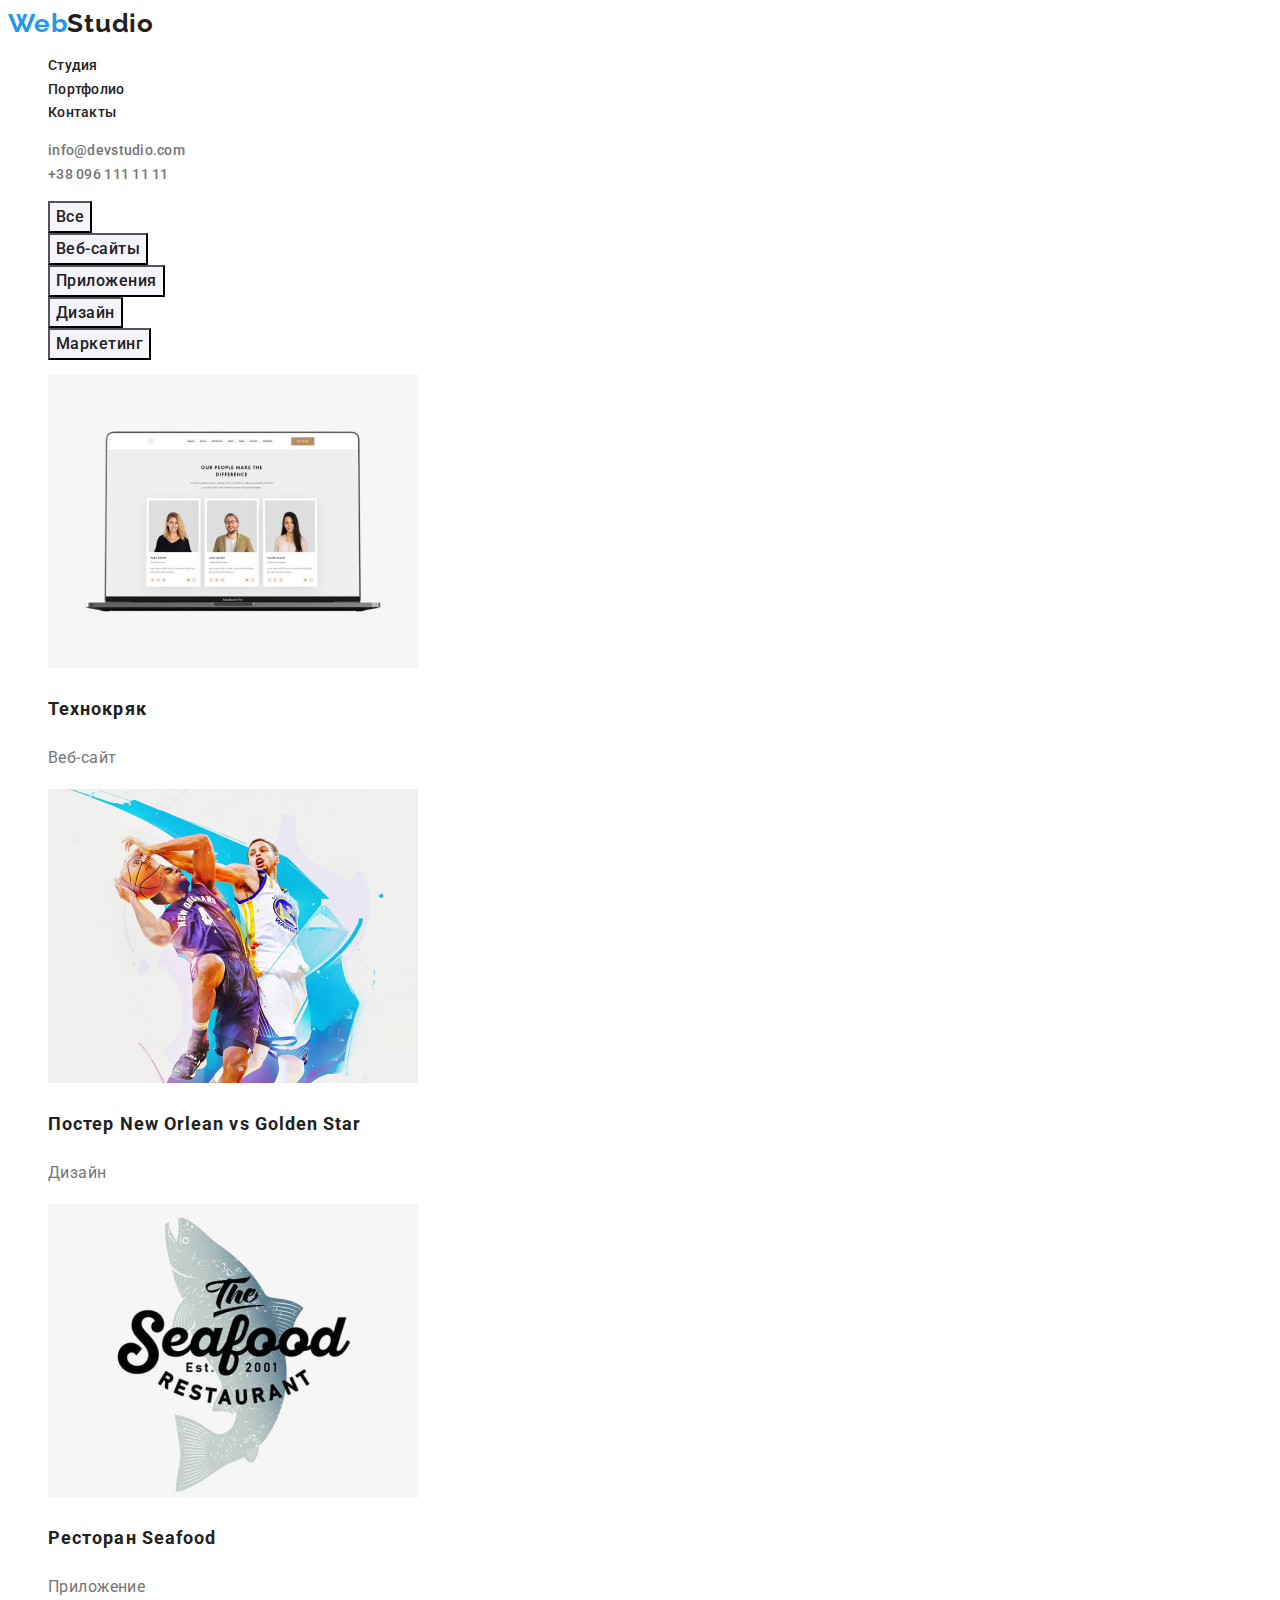
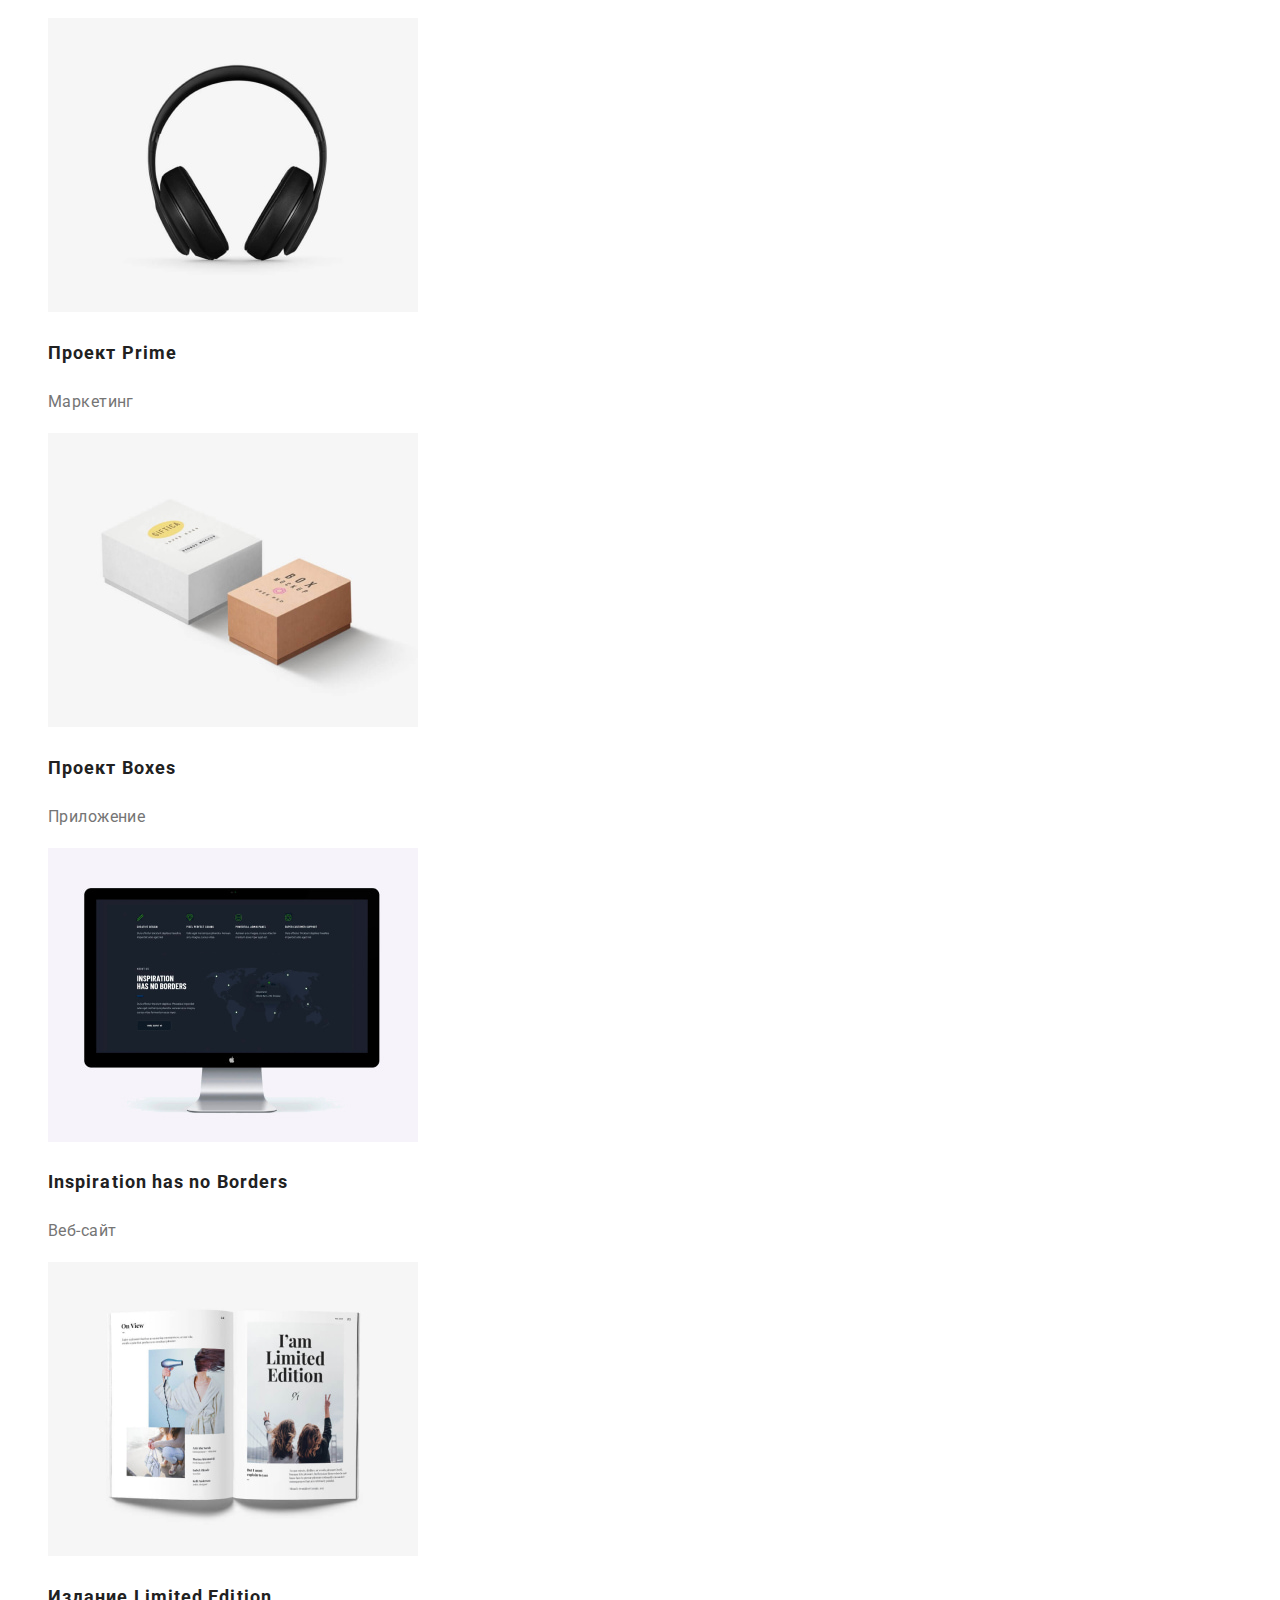
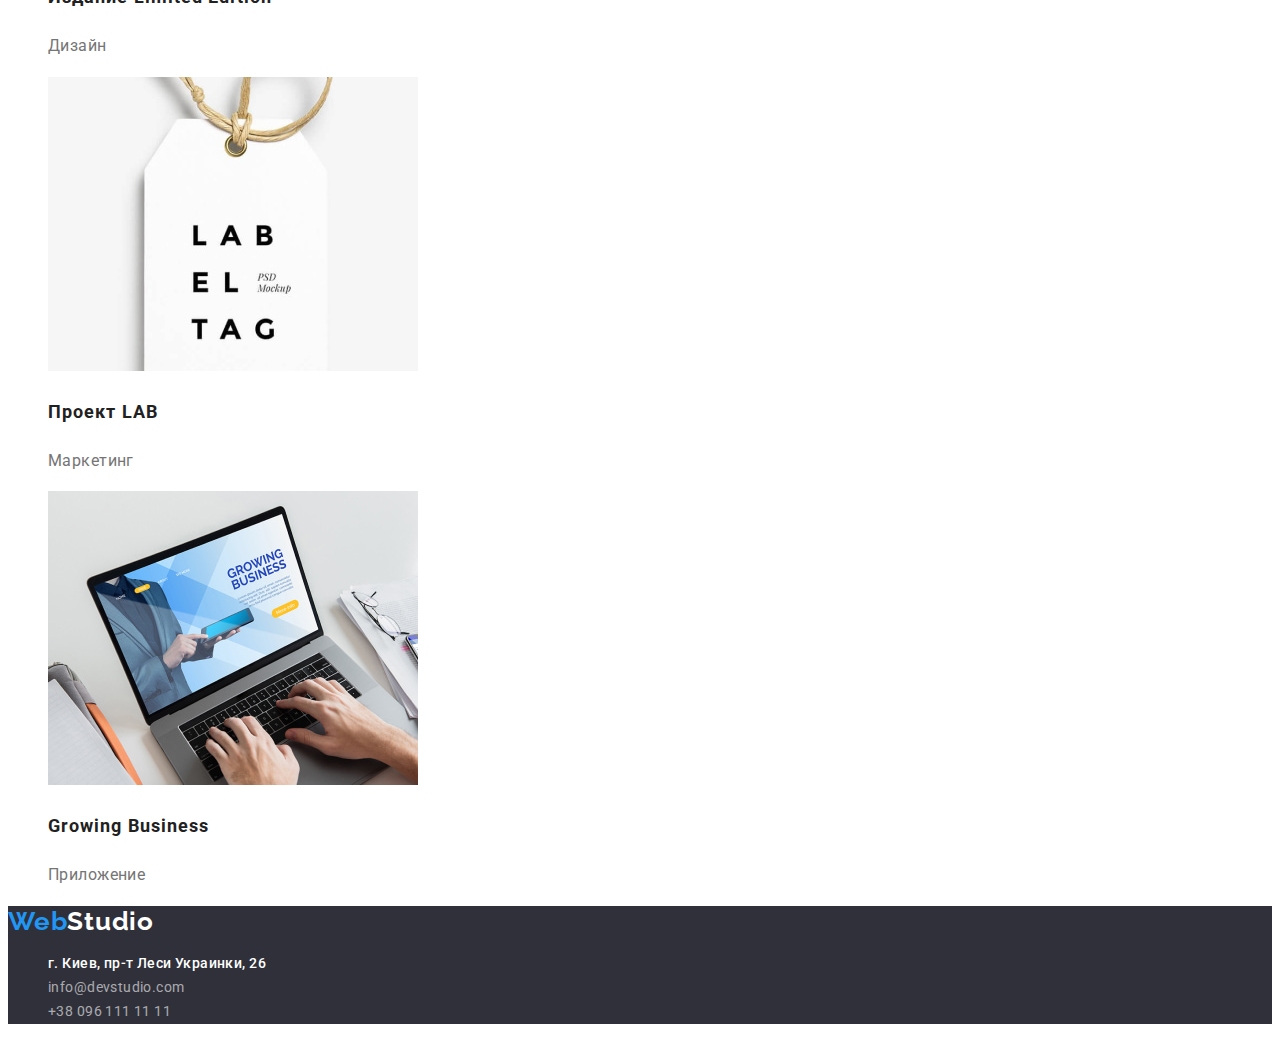
==== portfolio.html @ c64ce115 "Initial commit" ====
<!DOCTYPE html>
<html lang="ru">
  <head>
    <meta charset="UTF-8" />
    <meta http-equiv="X-UA-Compatible" content="IE=edge" />
    <meta name="viewport" content="width=device-width, initial-scale=1.0" />
    <title>Portfilio</title>
    <link rel="stylesheet" href="./css/styles.css" />
    <!-- Основные шрифты -->
    <link rel="preconnect" href="https://fonts.googleapis.com" />
    <link rel="preconnect" href="https://fonts.gstatic.com" crossorigin />
    <link
      href="https://fonts.googleapis.com/css2?family=Raleway:wght@700&family=Roboto:wght@400;500;700;900&display=swap"
      rel="stylesheet"
    />
  </head>
  <body>
    <!-- Навигация + контакты -->
    <header>
      <nav class="nav">
        <a class="nav-link" href="./index.html"><span class="nav-span">Web</span>Studio</a>
        <ul class="nav-list list">
          <li class="nav-item">
            <a class="nav-links" href="./index.html">Студия </a>
          </li>
          <li class="nav-item">
            <a class="nav-links" href="./portfolio.html">Портфолио</a>
          </li>
          <li class="nav-item">
            <a class="nav-links" href="">Контакты</a>
          </li>
        </ul>
      </nav>
      <ul class="list">
        <li>
          <a class="header-cont" href="mailto:info@devstudio.com">info@devstudio.com</a>
        </li>
        <li>
          <a class="header-cont" href="tel:+380961111111">+38 096 111 11 11</a>
        </li>
      </ul>
    </header>
    <main>
      <h1 hidden>Портфолио</h1>
      <!-- Список кнопок -->
      <section>
        <ul class="btn-list list">
          <li class="btn-item">
            <button class="radio-btn" type="button">Все</button>
          </li>
          <li>
            <button class="radio-btn" type="button">Веб-сайты</button>
          </li>
          <li>
            <button class="radio-btn" type="button">Приложения</button>
          </li>
          <li>
            <button class="radio-btn" type="button">Дизайн</button>
          </li>
          <li>
            <button class="radio-btn" type="button">Маркетинг</button>
          </li>
        </ul>
        <!-- Карточки товара -->
        <ul class="cards-list list">
          <li class="cards-item">
            <a class="cards-link" href="">
              <img
                src="./images/Portfolio/web_tehno.jpg"
                alt="Разработка веб сайта"
                width="370"
                height="294"
              />
              <h2 class="cards-title">Технокряк</h2>
              <p class="cards-post">Веб-сайт</p>
            </a>
          </li>
          <li class="cards-item">
            <a class="cards-link" href="">
              <img
                src="./images/Portfolio/poster.jpg"
                alt="Дизайн постера"
                width="370"
                height="294"
              />
              <h2 class="cards-title">Постер New Orlean vs Golden Star</h2>
              <p class="cards-post">Дизайн</p>
            </a>
          </li>
          <li class="cards-item">
            <a class="cards-link" href="">
              <img
                src="./images/Portfolio/app_seafood.jpg"
                alt="Приложение для ресторана"
                width="370"
                height="294"
              />
              <h2 class="cards-title">Ресторан Seafood</h2>
              <p class="cards-post">Приложение</p>
            </a>
          </li>
          <li class="cards-item">
            <a class="cards-link" href="">
              <img
                src="./images/Portfolio/marketing_prime.jpg"
                alt="Маркетинговое сопровождение проекта"
                width="370"
                height="294"
              />
              <h2 class="cards-title">Проект Prime</h2>
              <p class="cards-post">Маркетинг</p>
            </a>
          </li>
          <li class="cards-item">
            <a class="cards-link" href="">
              <img
                src="./images/Portfolio/app_baxes.jpg"
                alt="Разработка приложения"
                width="370"
                height="294"
              />
              <h2 class="cards-title">Проект Boxes</h2>
              <p class="cards-post">Приложение</p>
            </a>
          </li>
          <li class="cards-item">
            <a class="cards-link" href="">
              <img
                src="./images/Portfolio/web_insp.jpg"
                alt="Разработка сайта"
                width="370"
                height="294"
              />
              <h2 class="cards-title" lang="en">Inspiration has no Borders</h2>
              <p class="cards-post">Веб-сайт</p>
            </a>
          </li>
          <li class="cards-item">
            <a class="cards-link" href="">
              <img
                src="./images/Portfolio/Des_LE.jpg"
                alt="Дизайн верстки журнала"
                width="370"
                height="294"
              />
              <h2 class="cards-title">Издание Limited Edition</h2>
              <p class="cards-post">Дизайн</p>
            </a>
          </li>
          <li class="cards-item">
            <a class="cards-link" href="">
              <img
                src="./images/Portfolio/marketing_LAB.jpg"
                alt="Маркетинговое сопровождение проекта"
                width="370"
                height="294"
              />
              <h2 class="cards-title">Проект LAB</h2>
              <p class="cards-post">Маркетинг</p>
            </a>
          </li>
          <li class="cards-item">
            <a class="cards-link" href="">
              <img src="./images/Portfolio/app_GB.jpg" alt="Разработка" width="370" height="294" />
              <h2 class="cards-title" lang="en">Growing Business</h2>
              <p class="cards-post">Приложение</p>
            </a>
          </li>
        </ul>
      </section>
      <!-- Footer -->
      <footer class="footer">
        <a class="footer-link" href="./index.html"><span class="footer-span">Web</span>Studio</a>
        <address class="footer-address">
          <ul class="footer-list list">
            <li class="footer-item">
              <a
                class="footer-adr"
                href="https://www.google.com.ua/maps/place/%D0%B1%D1%83%D0%BB.+%D0%9B%D0%B5%D1%81%D0%B8+%D0%A3%D0%BA%D1%80%D0%B0%D0%B8%D0%BD%D0%BA%D0%B8,+26,+%D0%9A%D0%B8%D0%B5%D0%B2,+02000/@50.4265807,30.5361971,17z/data=!3m1!4b1!4m5!3m4!1s0x40d4cf0e033ecbe9:0x57a4dffefec77da0!8m2!3d50.4265807!4d30.5383858?hl=ru"
                target="_blank"
                rel="noopener noreferrer"
              >
                г. Киев, пр-т Леси Украинки, 26
              </a>
            </li>
            <li class="footer-item">
              <a class="footer-contacts" href="mailto:info@devstudio.com">info@devstudio.com</a>
            </li>
            <li>
              <a class="footer-contacts" href="tel:+380961111111">+38 096 111 11 11</a>
            </li>
          </ul>
        </address>
      </footer>
    </main>
  </body>
</html>
---- css/styles.css ----
/* 
#212121;
#FFFFFF;
#757575;
#EEEEEE;
#2196F3;
#F5F4FA;
#000000;
#2F303A;
#ECECEC;
 */

:root {
  /* main fonts */
  --main-font: 'Roboto', sans-serif;
  --secondary-font: 'Raleway', sans-serif;
  /* text colors */
  --main-txt-clr: #757575;
  --secondary-txt-clr: #212121;
  --accent-txt-clr: #2196f3;

  /* background colors */
  --main-bg-clr: #e5e5e5;
  --secondary-bg-clr: #f5f4fa;
  --footer-bg-clr: #2f303a;
  --nav-bg-clr: #ffffff;
  --btn-bg: #f5f4fa;
}

body {
  font-family: var(--main-font);
  font-size: 14px;
  line-height: 1.7;
  letter-spacing: 0.03em;

  color: var(--main-txt-clr);
}

.list {
  list-style: none;
}

.nav {
  background-color: var(--nav-bg-clr);
}

.nav-link {
  font-family: var(--secondary-font);
  font-weight: 700;
  font-size: 26px;
  line-height: 1.19;
  letter-spacing: 0.03em;
  text-decoration: none;

  color: var(--secondary-txt-clr);
}

.nav-span {
  font-family: var(--secondary-font);
  font-weight: 700;
  font-size: 26px;
  line-height: 1.19;
  letter-spacing: 0.03em;

  color: var(--accent-txt-clr);
}

.nav-links {
  font-family: inherit;
  font-weight: 500;
  font-size: 14px;
  line-height: 1.14;
  letter-spacing: 0.02em;
  text-decoration: none;

  color: var(--secondary-txt-clr);
}

.header-cont {
  font-family: inherit;
  font-weight: 500;
  font-size: 14px;
  line-height: 1.14;
  letter-spacing: 0.02em;
  text-decoration: none;
  cursor: pointer;

  color: var(--main-txt-clr);
}

.header-cont:hover,
.header-cont:focus,
.footer-contacts:hover,
.ffooter-contacts:focus,
.footer-adr:hover,
.footer-adr:focus,
.nav-links:hover,
.nav-links:focus {
  color: var(--accent-txt-clr);
}

.hero {
  font-family: inherit;
  font-weight: 900;
  font-size: 44px;
  line-height: 1.36;
  text-align: center;
  letter-spacing: 0.06em;
  text-transform: uppercase;

  color: var(--nav-bg-clr);

  background-color: var(--secondary-txt-clr);
}

.hero-btn {
  font-family: var(--main-font);
  font-weight: 700;
  font-size: 16px;
  line-height: 1.87;
  letter-spacing: 0.06em;
  cursor: pointer;

  color: var(--nav-bg-clr);
  background-color: var(--accent-txt-clr);
}

.features-title {
  font-family: inherit;
  font-style: normal;
  font-weight: 700;
  font-size: 14px;
  line-height: 1.14;
  text-transform: uppercase;

  color: var(--secondary-txt-clr);
}

.features-text {
  font-family: inherit;
  font-size: 14px;
  line-height: 1.71;

  color: var(--main-txt-clr);
}

.about,
.team {
  font-family: inherit;
  font-style: normal;
  font-weight: 700;
  font-size: 36px;
  line-height: 1.12;
  text-align: center;

  color: var(--secondary-txt-clr);
}

.team-title {
  font-family: inherit;
  font-style: normal;
  font-weight: 500;
  font-size: 16px;
  line-height: 1.19px;
  text-align: center;

  color: var(--secondary-txt-clr);
}

.team-text {
  font-family: inherit;
  font-size: 16px;
  line-height: 1.19;
  text-align: center;

  color: var(--main-txt-clr);
}

.radio-btn {
  font-family: var(--main-font);
  font-style: normal;
  font-weight: 500;
  font-size: 16px;
  line-height: 1.62;
  letter-spacing: 0.03em;

  color: var(--secondary-txt-clr);
  background: #f5f4fa;
}

.radio-btn:hover,
.radio-btn:focus {
  color: #ffffff;
  background-color: var(--accent-txt-clr);
}

.cards-link {
  text-decoration: none;
}

.cards-title {
  font-family: inherit;
  text-decoration: none;
  font-weight: 700;
  font-size: 18px;
  line-height: 2;
  letter-spacing: 0.06em;

  color: var(--secondary-txt-clr);
}

.cards-post {
  font-family: inherit;
  text-decoration: none;
  font-size: 16px;
  line-height: 1.87;

  color: var(--main-txt-clr);
}

.footer {
  background-color: var(--footer-bg-clr);
}

.footer-link {
  font-family: var(--secondary-font);
  font-weight: 700;
  font-size: 26px;
  line-height: 1.19;
  letter-spacing: 0.03em;
  text-decoration: none;

  color: var(--nav-bg-clr);
}

.footer-span {
  font-family: var(--secondary-font);
  font-weight: 700;
  font-size: 26px;
  line-height: 1.19;
  letter-spacing: 0.03em;

  color: var(--accent-txt-clr);
}

.footer-adr {
  font-family: inherit;
  font-style: normal;
  font-weight: 500;
  font-size: 14px;
  line-height: 1.71;
  letter-spacing: 0.03em;
  text-decoration: none;

  color: var(--nav-bg-clr);
}

.footer-contacts {
  font-family: inherit;
  font-style: normal;
  font-weight: normal;
  font-size: 14px;
  line-height: 1.71;
  letter-spacing: 0.03em;
  text-decoration: none;

  color: rgba(255, 255, 255, 0.6);
}
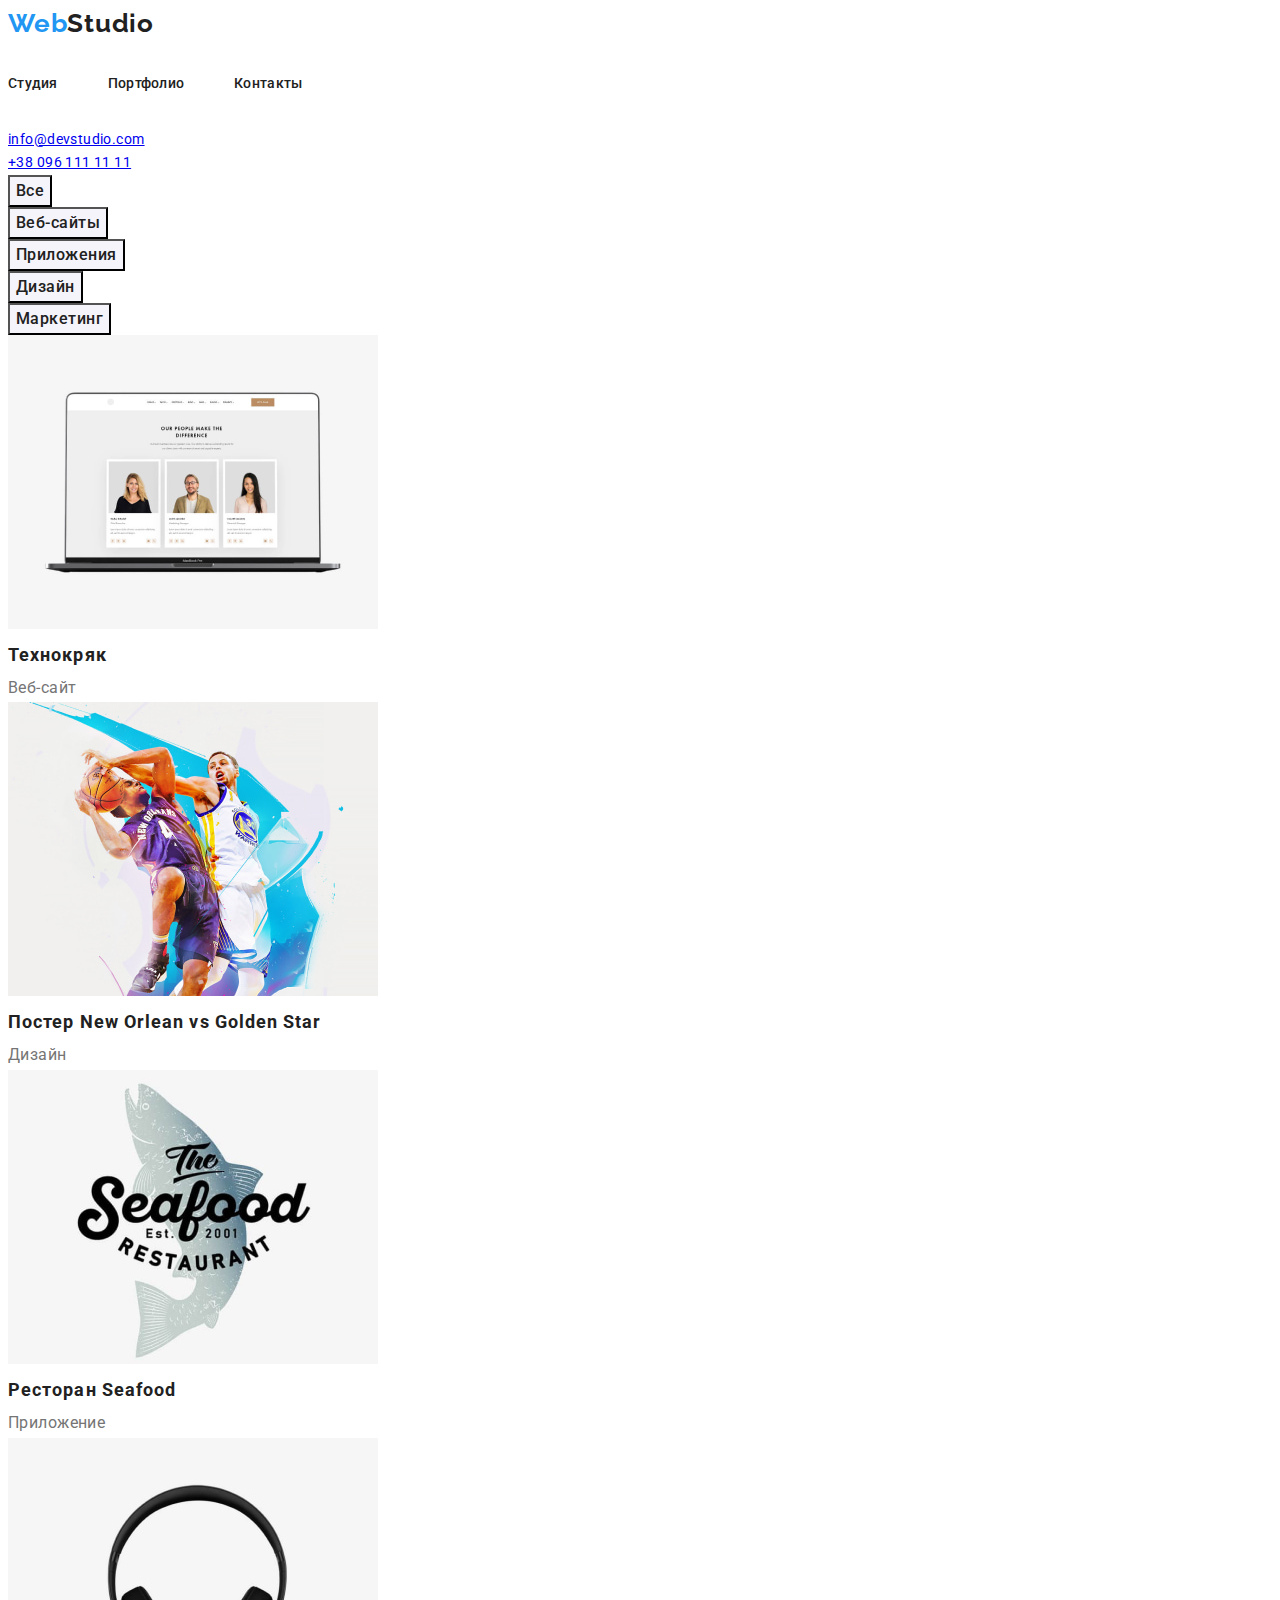
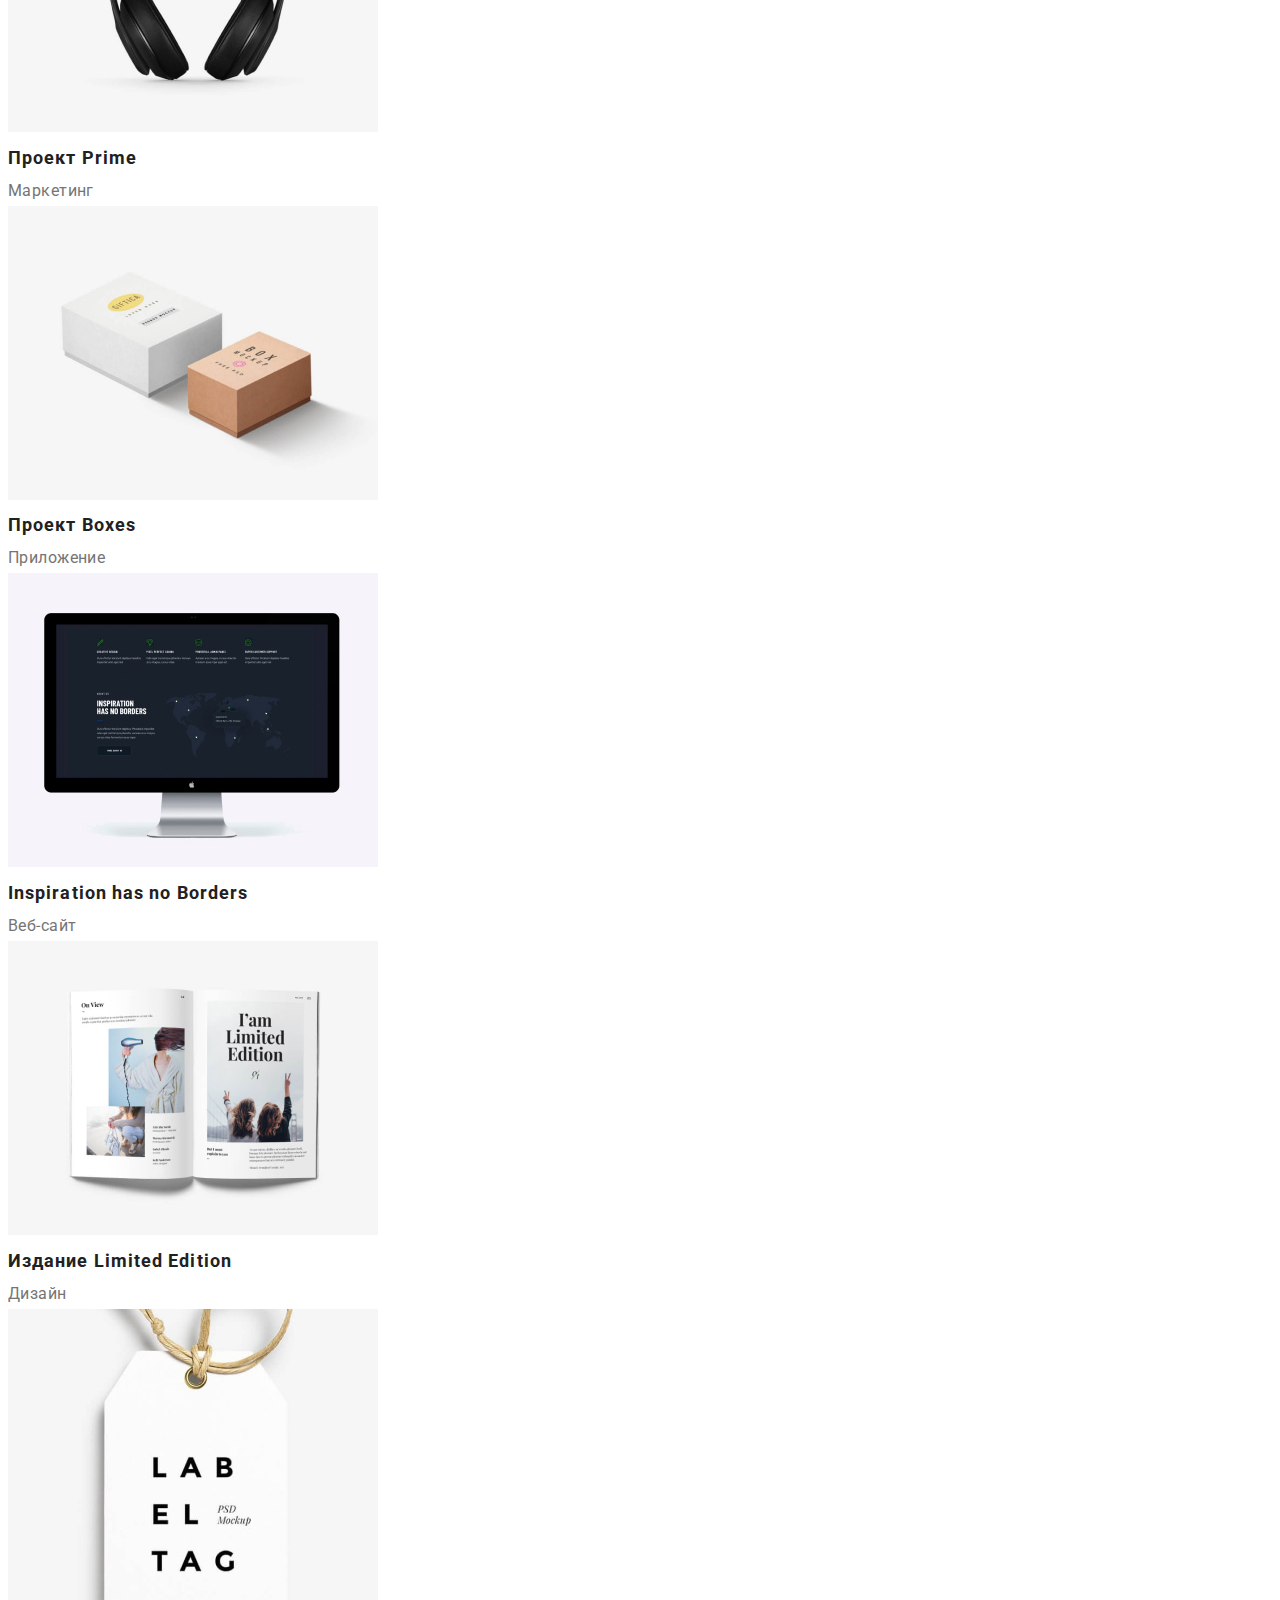
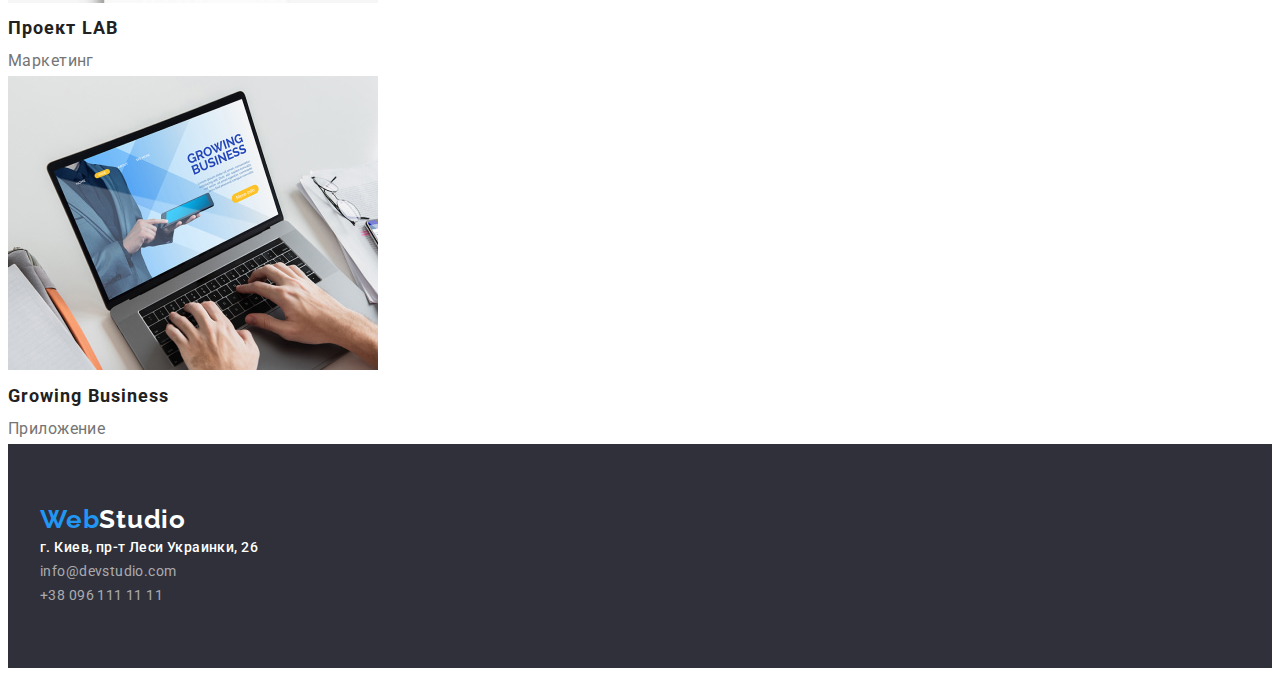
==== commit 84a134a2: "index.html" ====
--- a/portfolio.html
+++ b/portfolio.html
@@ -5,7 +5,6 @@
     <meta http-equiv="X-UA-Compatible" content="IE=edge" />
     <meta name="viewport" content="width=device-width, initial-scale=1.0" />
     <title>Portfilio</title>
-    <link rel="stylesheet" href="./css/styles.css" />
     <!-- Основные шрифты -->
     <link rel="preconnect" href="https://fonts.googleapis.com" />
     <link rel="preconnect" href="https://fonts.gstatic.com" crossorigin />
@@ -13,6 +12,15 @@
       href="https://fonts.googleapis.com/css2?family=Raleway:wght@700&family=Roboto:wght@400;500;700;900&display=swap"
       rel="stylesheet"
     />
+    <!-- Стили -->
+    <link
+      rel="stylesheet"
+      href="https://cdnjs.cloudflare.com/ajax/libs/modern-normalize/1.1.0/modern-normalize.min.css"
+      integrity="sha512-wpPYUAdjBVSE4KJnH1VR1HeZfpl1ub8YT/NKx4PuQ5NmX2tKuGu6U/JRp5y+Y8XG2tV+wKQpNHVUX03MfMFn9Q=="
+      crossorigin="anonymous"
+      referrerpolicy="no-referrer"
+    />
+    <link rel="stylesheet" href="./css/styles.css" />
   </head>
   <body>
     <!-- Навигация + контакты -->
@@ -170,27 +178,29 @@
       </section>
       <!-- Footer -->
       <footer class="footer">
-        <a class="footer-link" href="./index.html"><span class="footer-span">Web</span>Studio</a>
-        <address class="footer-address">
-          <ul class="footer-list list">
-            <li class="footer-item">
-              <a
-                class="footer-adr"
-                href="https://www.google.com.ua/maps/place/%D0%B1%D1%83%D0%BB.+%D0%9B%D0%B5%D1%81%D0%B8+%D0%A3%D0%BA%D1%80%D0%B0%D0%B8%D0%BD%D0%BA%D0%B8,+26,+%D0%9A%D0%B8%D0%B5%D0%B2,+02000/@50.4265807,30.5361971,17z/data=!3m1!4b1!4m5!3m4!1s0x40d4cf0e033ecbe9:0x57a4dffefec77da0!8m2!3d50.4265807!4d30.5383858?hl=ru"
-                target="_blank"
-                rel="noopener noreferrer"
-              >
-                г. Киев, пр-т Леси Украинки, 26
-              </a>
-            </li>
-            <li class="footer-item">
-              <a class="footer-contacts" href="mailto:info@devstudio.com">info@devstudio.com</a>
-            </li>
-            <li>
-              <a class="footer-contacts" href="tel:+380961111111">+38 096 111 11 11</a>
-            </li>
-          </ul>
-        </address>
+        <div class="container">
+          <a class="footer-link" href="./index.html"><span class="footer-span">Web</span>Studio</a>
+          <address class="footer-address">
+            <ul class="footer-list list">
+              <li class="footer-item">
+                <a
+                  class="footer-adr"
+                  href="https://www.google.com.ua/maps/place/%D0%B1%D1%83%D0%BB.+%D0%9B%D0%B5%D1%81%D0%B8+%D0%A3%D0%BA%D1%80%D0%B0%D0%B8%D0%BD%D0%BA%D0%B8,+26,+%D0%9A%D0%B8%D0%B5%D0%B2,+02000/@50.4265807,30.5361971,17z/data=!3m1!4b1!4m5!3m4!1s0x40d4cf0e033ecbe9:0x57a4dffefec77da0!8m2!3d50.4265807!4d30.5383858?hl=ru"
+                  target="_blank"
+                  rel="noopener noreferrer"
+                >
+                  г. Киев, пр-т Леси Украинки, 26
+                </a>
+              </li>
+              <li class="footer-item">
+                <a class="footer-contacts" href="mailto:info@devstudio.com">info@devstudio.com</a>
+              </li>
+              <li>
+                <a class="footer-contacts" href="tel:+380961111111">+38 096 111 11 11</a>
+              </li>
+            </ul>
+          </address>
+        </div>
       </footer>
     </main>
   </body>
--- a/css/styles.css
+++ b/css/styles.css
@@ -17,7 +17,7 @@
   /* text colors */
   --main-txt-clr: #757575;
   --secondary-txt-clr: #212121;
-  --accent-txt-clr: #2196f3;
+  --accent-clr: #2196f3;
 
   /* background colors */
   --main-bg-clr: #e5e5e5;
@@ -36,8 +36,34 @@
   color: var(--main-txt-clr);
 }
 
-.list {
+/* Остальной код */
+
+h1,
+h2,
+h3,
+h4,
+p {
+  margin-top: 0;
+  margin-bottom: 0;
+}
+
+ul {
+  margin: 0;
+  padding: 0;
   list-style: none;
+}
+
+.container {
+  width: 1200px;
+  padding-left: 15px;
+  padding-right: 15px;
+  margin-left: auto;
+  margin-right: auto;
+}
+
+.header-container {
+  display: flex;
+  justify-content: space-between;
 }
 
 .nav {
@@ -45,6 +71,10 @@
 }
 
 .nav-link {
+  margin-right: 43px;
+  padding-top: 24px;
+  padding-bottom: 25px;
+
   font-family: var(--secondary-font);
   font-weight: 700;
   font-size: 26px;
@@ -53,6 +83,8 @@
   text-decoration: none;
 
   color: var(--secondary-txt-clr);
+
+  justify-content: space-between;
 }
 
 .nav-span {
@@ -62,7 +94,22 @@
   line-height: 1.19;
   letter-spacing: 0.03em;
 
-  color: var(--accent-txt-clr);
+  color: var(--accent-clr);
+}
+
+.nav-list {
+  display: flex;
+  align-items: center;
+}
+
+.nav-item {
+  padding-top: 32px;
+  padding-bottom: 32px;
+  margin-right: 50px;
+}
+
+.nav-item:last-child {
+  margin-right: 0;
 }
 
 .nav-links {
@@ -76,7 +123,15 @@
   color: var(--secondary-txt-clr);
 }
 
-.header-cont {
+.header-item {
+  margin-right: 50px;
+}
+
+.header-item:last-child {
+  margin-right: 0;
+}
+
+.header-contacts {
   font-family: inherit;
   font-weight: 500;
   font-size: 14px;
@@ -88,44 +143,74 @@
   color: var(--main-txt-clr);
 }
 
-.header-cont:hover,
-.header-cont:focus,
+.header-contacts:hover,
+.header-contacts:focus,
 .footer-contacts:hover,
-.ffooter-contacts:focus,
+.footer-contacts:focus,
 .footer-adr:hover,
 .footer-adr:focus,
 .nav-links:hover,
 .nav-links:focus {
-  color: var(--accent-txt-clr);
-}
+  color: var(--accent-clr);
+}
+
+/* Секция герой */
 
 .hero {
+  text-align: center;
+  padding: 200px 15px;
+  margin-bottom: 94px;
+  background-color: var(--secondary-txt-clr);
+}
+
+.hero-title {
+  outline: 2px, solid, teal;
+}
+
+.hero-title {
+  margin-bottom: 30px;
+
   font-family: inherit;
   font-weight: 900;
   font-size: 44px;
   line-height: 1.36;
-  text-align: center;
   letter-spacing: 0.06em;
   text-transform: uppercase;
-
   color: var(--nav-bg-clr);
-
-  background-color: var(--secondary-txt-clr);
 }
 
 .hero-btn {
+  padding: 10px 32px;
   font-family: var(--main-font);
   font-weight: 700;
   font-size: 16px;
   line-height: 1.87;
   letter-spacing: 0.06em;
   cursor: pointer;
-
+  border-radius: 4px;
   color: var(--nav-bg-clr);
-  background-color: var(--accent-txt-clr);
+  background-color: var(--accent-clr);
+}
+
+/* Секция "Наши особенности" */
+
+.features-list {
+  display: flex;
+  justify-content: space-between;
+  margin-bottom: 10px;
+}
+
+.features-item {
+  width: 270;
+  margin-right: 30px;
+}
+
+.features-item:last-child {
+  margin-right: 0;
 }
 
 .features-title {
+  margin-bottom: 10px;
   font-family: inherit;
   font-style: normal;
   font-weight: 700;
@@ -137,6 +222,7 @@
 }
 
 .features-text {
+  margin-bottom: 94px;
   font-family: inherit;
   font-size: 14px;
   line-height: 1.71;
@@ -144,8 +230,15 @@
   color: var(--main-txt-clr);
 }
 
-.about,
-.team {
+/* Чем мы занимаемся */
+
+.about-list {
+  display: flex;
+  justify-content: space-between;
+}
+
+.about-title {
+  margin-bottom: 50px;
   font-family: inherit;
   font-style: normal;
   font-weight: 700;
@@ -156,7 +249,53 @@
   color: var(--secondary-txt-clr);
 }
 
+.about-item {
+  margin-bottom: 94px;
+}
+
+/* Наша команда */
+
+.team {
+  padding-top: 94px;
+  padding-bottom: 94px;
+  background-color: #f5f4fa;
+}
+
 .team-title {
+  margin-bottom: 50px;
+  font-family: inherit;
+  font-style: normal;
+  font-weight: 700;
+  font-size: 36px;
+  line-height: 1.12;
+  text-align: center;
+
+  color: var(--secondary-txt-clr);
+}
+
+.team-list {
+  display: flex;
+  margin-right: 30px;
+  justify-content: space-between;
+}
+
+.team-list:last-child {
+  margin-right: 0;
+}
+
+.team-item {
+  background-color: var(--nav-bg-clr);
+  box-shadow: 0px 1px 3px rgba(0, 0, 0, 0.12), 0px 1px 1px rgba(0, 0, 0, 0.14),
+    0px 2px 1px rgba(0, 0, 0, 0.2);
+}
+
+.team-picture {
+  margin-bottom: 30px;
+}
+
+.team-member {
+  margin-bottom: 10px;
+
   font-family: inherit;
   font-style: normal;
   font-weight: 500;
@@ -168,6 +307,7 @@
 }
 
 .team-text {
+  margin-bottom: 30px;
   font-family: inherit;
   font-size: 16px;
   line-height: 1.19;
@@ -191,7 +331,7 @@
 .radio-btn:hover,
 .radio-btn:focus {
   color: #ffffff;
-  background-color: var(--accent-txt-clr);
+  background-color: var(--accent-clr);
 }
 
 .cards-link {
@@ -218,7 +358,10 @@
   color: var(--main-txt-clr);
 }
 
+/* Футер */
 .footer {
+  padding-top: 60px;
+  padding-bottom: 60px;
   background-color: var(--footer-bg-clr);
 }
 
@@ -240,7 +383,7 @@
   line-height: 1.19;
   letter-spacing: 0.03em;
 
-  color: var(--accent-txt-clr);
+  color: var(--accent-clr);
 }
 
 .footer-adr {
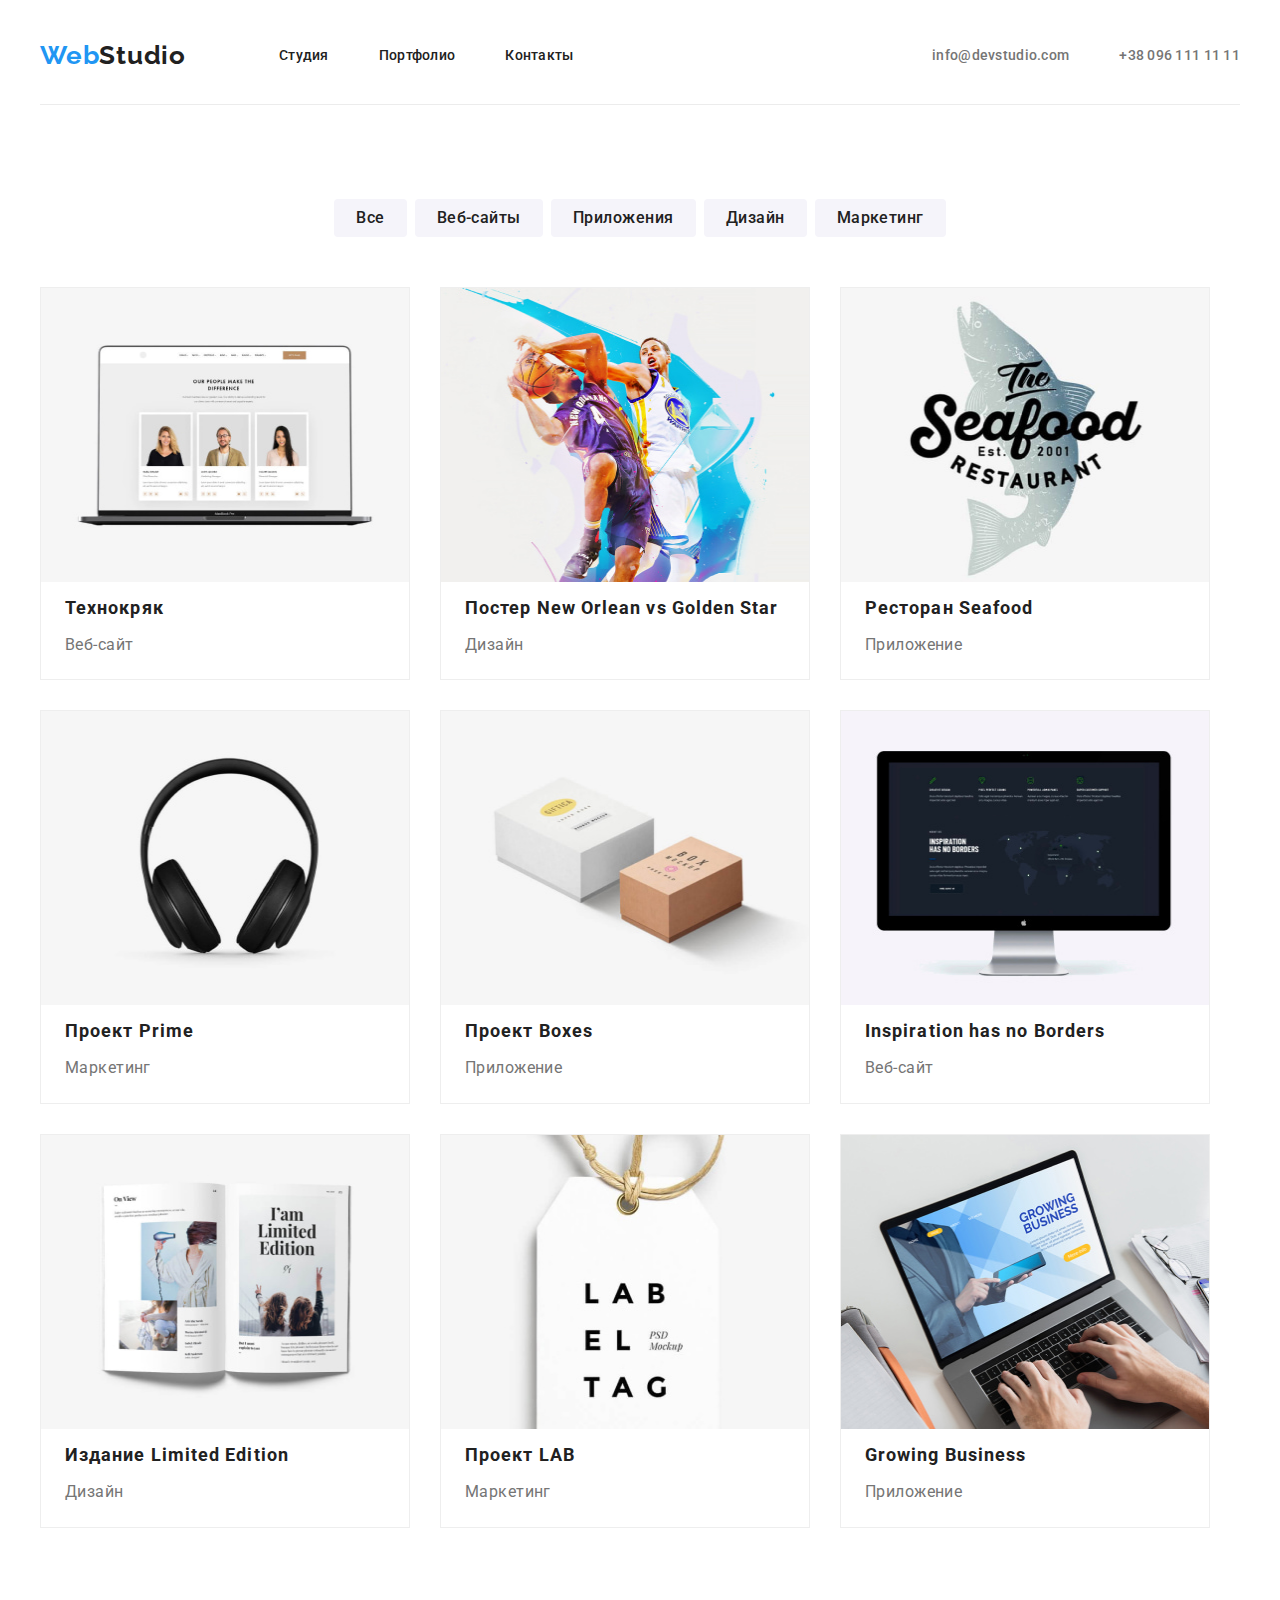
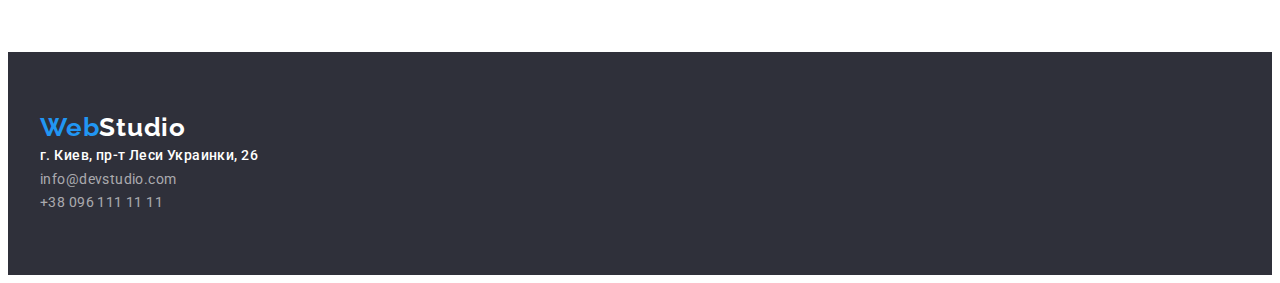
==== commit b131234c: "ДЗ попытка 1)" ====
--- a/portfolio.html
+++ b/portfolio.html
@@ -23,158 +23,174 @@
     <link rel="stylesheet" href="./css/styles.css" />
   </head>
   <body>
-    <!-- Навигация + контакты -->
-    <header>
-      <nav class="nav">
-        <a class="nav-link" href="./index.html"><span class="nav-span">Web</span>Studio</a>
-        <ul class="nav-list list">
-          <li class="nav-item">
-            <a class="nav-links" href="./index.html">Студия </a>
-          </li>
-          <li class="nav-item">
-            <a class="nav-links" href="./portfolio.html">Портфолио</a>
-          </li>
-          <li class="nav-item">
-            <a class="nav-links" href="">Контакты</a>
-          </li>
-        </ul>
-      </nav>
-      <ul class="list">
-        <li>
-          <a class="header-cont" href="mailto:info@devstudio.com">info@devstudio.com</a>
-        </li>
-        <li>
-          <a class="header-cont" href="tel:+380961111111">+38 096 111 11 11</a>
-        </li>
-      </ul>
+    <header class="header">
+      <!-- Навигация + контакты -->
+      <div class="container">
+        <nav class="nav header-container portfolio">
+          <ul class="nav-list">
+            <li class="nav-item">
+              <a class="nav-link" href="./index.html"><span class="nav-span">Web</span>Studio</a>
+            </li>
+
+            <li class="nav-item">
+              <a class="nav-links" href="./index.html">Студия </a>
+            </li>
+            <li class="nav-item">
+              <a class="nav-links" href="./portfolio.html">Портфолио</a>
+            </li>
+            <li class="nav-item">
+              <a class="nav-links" href="">Контакты</a>
+            </li>
+          </ul>
+
+          <!-- Контакты шапки -->
+          <ul class="nav-list">
+            <li class="header-item">
+              <a class="header-contacts" href="mailto:info@devstudio.com">info@devstudio.com</a>
+            </li>
+            <li class="header-item">
+              <a class="header-contacts" href="tel:+380961111111">+38 096 111 11 11</a>
+            </li>
+          </ul>
+        </nav>
+      </div>
     </header>
     <main>
       <h1 hidden>Портфолио</h1>
       <!-- Список кнопок -->
-      <section>
-        <ul class="btn-list list">
-          <li class="btn-item">
-            <button class="radio-btn" type="button">Все</button>
-          </li>
-          <li>
-            <button class="radio-btn" type="button">Веб-сайты</button>
-          </li>
-          <li>
-            <button class="radio-btn" type="button">Приложения</button>
-          </li>
-          <li>
-            <button class="radio-btn" type="button">Дизайн</button>
-          </li>
-          <li>
-            <button class="radio-btn" type="button">Маркетинг</button>
-          </li>
-        </ul>
+      <section class="main">
+        <div class="container">
+          <ul class="btn-list">
+            <li class="btn-item">
+              <button class="radio-btn" type="button">Все</button>
+            </li>
+            <li>
+              <button class="radio-btn" type="button">Веб-сайты</button>
+            </li>
+            <li>
+              <button class="radio-btn" type="button">Приложения</button>
+            </li>
+            <li>
+              <button class="radio-btn" type="button">Дизайн</button>
+            </li>
+            <li>
+              <button class="radio-btn last-btn" type="button">Маркетинг</button>
+            </li>
+          </ul>
+        </div>
         <!-- Карточки товара -->
-        <ul class="cards-list list">
-          <li class="cards-item">
-            <a class="cards-link" href="">
-              <img
-                src="./images/Portfolio/web_tehno.jpg"
-                alt="Разработка веб сайта"
-                width="370"
-                height="294"
-              />
-              <h2 class="cards-title">Технокряк</h2>
-              <p class="cards-post">Веб-сайт</p>
-            </a>
-          </li>
-          <li class="cards-item">
-            <a class="cards-link" href="">
-              <img
-                src="./images/Portfolio/poster.jpg"
-                alt="Дизайн постера"
-                width="370"
-                height="294"
-              />
-              <h2 class="cards-title">Постер New Orlean vs Golden Star</h2>
-              <p class="cards-post">Дизайн</p>
-            </a>
-          </li>
-          <li class="cards-item">
-            <a class="cards-link" href="">
-              <img
-                src="./images/Portfolio/app_seafood.jpg"
-                alt="Приложение для ресторана"
-                width="370"
-                height="294"
-              />
-              <h2 class="cards-title">Ресторан Seafood</h2>
-              <p class="cards-post">Приложение</p>
-            </a>
-          </li>
-          <li class="cards-item">
-            <a class="cards-link" href="">
-              <img
-                src="./images/Portfolio/marketing_prime.jpg"
-                alt="Маркетинговое сопровождение проекта"
-                width="370"
-                height="294"
-              />
-              <h2 class="cards-title">Проект Prime</h2>
-              <p class="cards-post">Маркетинг</p>
-            </a>
-          </li>
-          <li class="cards-item">
-            <a class="cards-link" href="">
-              <img
-                src="./images/Portfolio/app_baxes.jpg"
-                alt="Разработка приложения"
-                width="370"
-                height="294"
-              />
-              <h2 class="cards-title">Проект Boxes</h2>
-              <p class="cards-post">Приложение</p>
-            </a>
-          </li>
-          <li class="cards-item">
-            <a class="cards-link" href="">
-              <img
-                src="./images/Portfolio/web_insp.jpg"
-                alt="Разработка сайта"
-                width="370"
-                height="294"
-              />
-              <h2 class="cards-title" lang="en">Inspiration has no Borders</h2>
-              <p class="cards-post">Веб-сайт</p>
-            </a>
-          </li>
-          <li class="cards-item">
-            <a class="cards-link" href="">
-              <img
-                src="./images/Portfolio/Des_LE.jpg"
-                alt="Дизайн верстки журнала"
-                width="370"
-                height="294"
-              />
-              <h2 class="cards-title">Издание Limited Edition</h2>
-              <p class="cards-post">Дизайн</p>
-            </a>
-          </li>
-          <li class="cards-item">
-            <a class="cards-link" href="">
-              <img
-                src="./images/Portfolio/marketing_LAB.jpg"
-                alt="Маркетинговое сопровождение проекта"
-                width="370"
-                height="294"
-              />
-              <h2 class="cards-title">Проект LAB</h2>
-              <p class="cards-post">Маркетинг</p>
-            </a>
-          </li>
-          <li class="cards-item">
-            <a class="cards-link" href="">
-              <img src="./images/Portfolio/app_GB.jpg" alt="Разработка" width="370" height="294" />
-              <h2 class="cards-title" lang="en">Growing Business</h2>
-              <p class="cards-post">Приложение</p>
-            </a>
-          </li>
-        </ul>
+        <div class="container">
+          <ul class="cards-list">
+            <li class="cards-item">
+              <a class="cards-link" href="">
+                <img
+                  src="./images/Portfolio/web_tehno.jpg"
+                  alt="Разработка веб сайта"
+                  width="368"
+                  height="294"
+                />
+                <h2 class="cards-title">Технокряк</h2>
+                <p class="cards-post">Веб-сайт</p>
+              </a>
+            </li>
+            <li class="cards-item">
+              <a class="cards-link" href="">
+                <img
+                  src="./images/Portfolio/poster.jpg"
+                  alt="Дизайн постера"
+                  width="368"
+                  height="294"
+                />
+                <h2 class="cards-title">Постер New Orlean vs Golden Star</h2>
+                <p class="cards-post">Дизайн</p>
+              </a>
+            </li>
+            <li class="cards-item third">
+              <a class="cards-link" href="">
+                <img
+                  src="./images/Portfolio/app_seafood.jpg"
+                  alt="Приложение для ресторана"
+                  width="368"
+                  height="294"
+                />
+                <h2 class="cards-title">Ресторан Seafood</h2>
+                <p class="cards-post">Приложение</p>
+              </a>
+            </li>
+            <li class="cards-item">
+              <a class="cards-link" href="">
+                <img
+                  src="./images/Portfolio/marketing_prime.jpg"
+                  alt="Маркетинговое сопровождение проекта"
+                  width="368"
+                  height="294"
+                />
+                <h2 class="cards-title">Проект Prime</h2>
+                <p class="cards-post">Маркетинг</p>
+              </a>
+            </li>
+            <li class="cards-item">
+              <a class="cards-link" href="">
+                <img
+                  src="./images/Portfolio/app_baxes.jpg"
+                  alt="Разработка приложения"
+                  width="368"
+                  height="294"
+                />
+                <h2 class="cards-title">Проект Boxes</h2>
+                <p class="cards-post">Приложение</p>
+              </a>
+            </li>
+            <li class="cards-item third">
+              <a class="cards-link" href="">
+                <img
+                  src="./images/Portfolio/web_insp.jpg"
+                  alt="Разработка сайта"
+                  width="368"
+                  height="294"
+                />
+                <h2 class="cards-title" lang="en">Inspiration has no Borders</h2>
+                <p class="cards-post">Веб-сайт</p>
+              </a>
+            </li>
+            <li class="cards-item">
+              <a class="cards-link" href="">
+                <img
+                  src="./images/Portfolio/Des_LE.jpg"
+                  alt="Дизайн верстки журнала"
+                  width="368"
+                  height="294"
+                />
+                <h2 class="cards-title">Издание Limited Edition</h2>
+                <p class="cards-post">Дизайн</p>
+              </a>
+            </li>
+            <li class="cards-item">
+              <a class="cards-link" href="">
+                <img
+                  src="./images/Portfolio/marketing_LAB.jpg"
+                  alt="Маркетинговое сопровождение проекта"
+                  width="368"
+                  height="294"
+                />
+                <h2 class="cards-title">Проект LAB</h2>
+                <p class="cards-post">Маркетинг</p>
+              </a>
+            </li>
+            <li class="cards-item third">
+              <a class="cards-link" href="">
+                <img
+                  src="./images/Portfolio/app_GB.jpg"
+                  alt="Разработка"
+                  width="368"
+                  height="294"
+                />
+                <h2 class="cards-title" lang="en">Growing Business</h2>
+                <p class="cards-post">Приложение</p>
+              </a>
+            </li>
+          </ul>
+        </div>
       </section>
       <!-- Footer -->
       <footer class="footer">
--- a/css/styles.css
+++ b/css/styles.css
@@ -66,6 +66,11 @@
   justify-content: space-between;
 }
 
+/* Бордер нижнисй портфолио */
+.portfolio {
+  border-bottom: 1px solid #ececec;
+}
+
 .nav {
   background-color: var(--nav-bg-clr);
 }
@@ -181,6 +186,8 @@
 
 .hero-btn {
   padding: 10px 32px;
+  border: none;
+
   font-family: var(--main-font);
   font-weight: 700;
   font-size: 16px;
@@ -316,7 +323,25 @@
   color: var(--main-txt-clr);
 }
 
+/* Portfolio */
+
+.main {
+  background-color: var(--nav-bg-clr);
+  padding-top: 94px;
+  padding-bottom: 94px;
+}
+
+.btn-list {
+  display: flex;
+  justify-content: center;
+}
+
 .radio-btn {
+  margin-right: 8px;
+  margin-bottom: 50px;
+  padding: 6px 22px;
+  border: none;
+
   font-family: var(--main-font);
   font-style: normal;
   font-weight: 500;
@@ -326,6 +351,11 @@
 
   color: var(--secondary-txt-clr);
   background: #f5f4fa;
+  border-radius: 4px;
+}
+
+.last-btn:last-child {
+  margin-right: 0;
 }
 
 .radio-btn:hover,
@@ -334,11 +364,31 @@
   background-color: var(--accent-clr);
 }
 
+.cards-list {
+  display: flex;
+  flex-wrap: wrap;
+}
+
+.cards-item {
+  padding-bottom: 20px;
+  margin-right: 30px;
+  margin-bottom: 30px;
+
+  border: 1px solid #eeeeee;
+}
+
+.third {
+  margin-right: 0;
+}
+
 .cards-link {
+  margin-bottom: 20px;
   text-decoration: none;
 }
 
 .cards-title {
+  padding-left: 24px;
+  margin-bottom: 4px;
   font-family: inherit;
   text-decoration: none;
   font-weight: 700;
@@ -350,6 +400,7 @@
 }
 
 .cards-post {
+  padding-left: 24px;
   font-family: inherit;
   text-decoration: none;
   font-size: 16px;
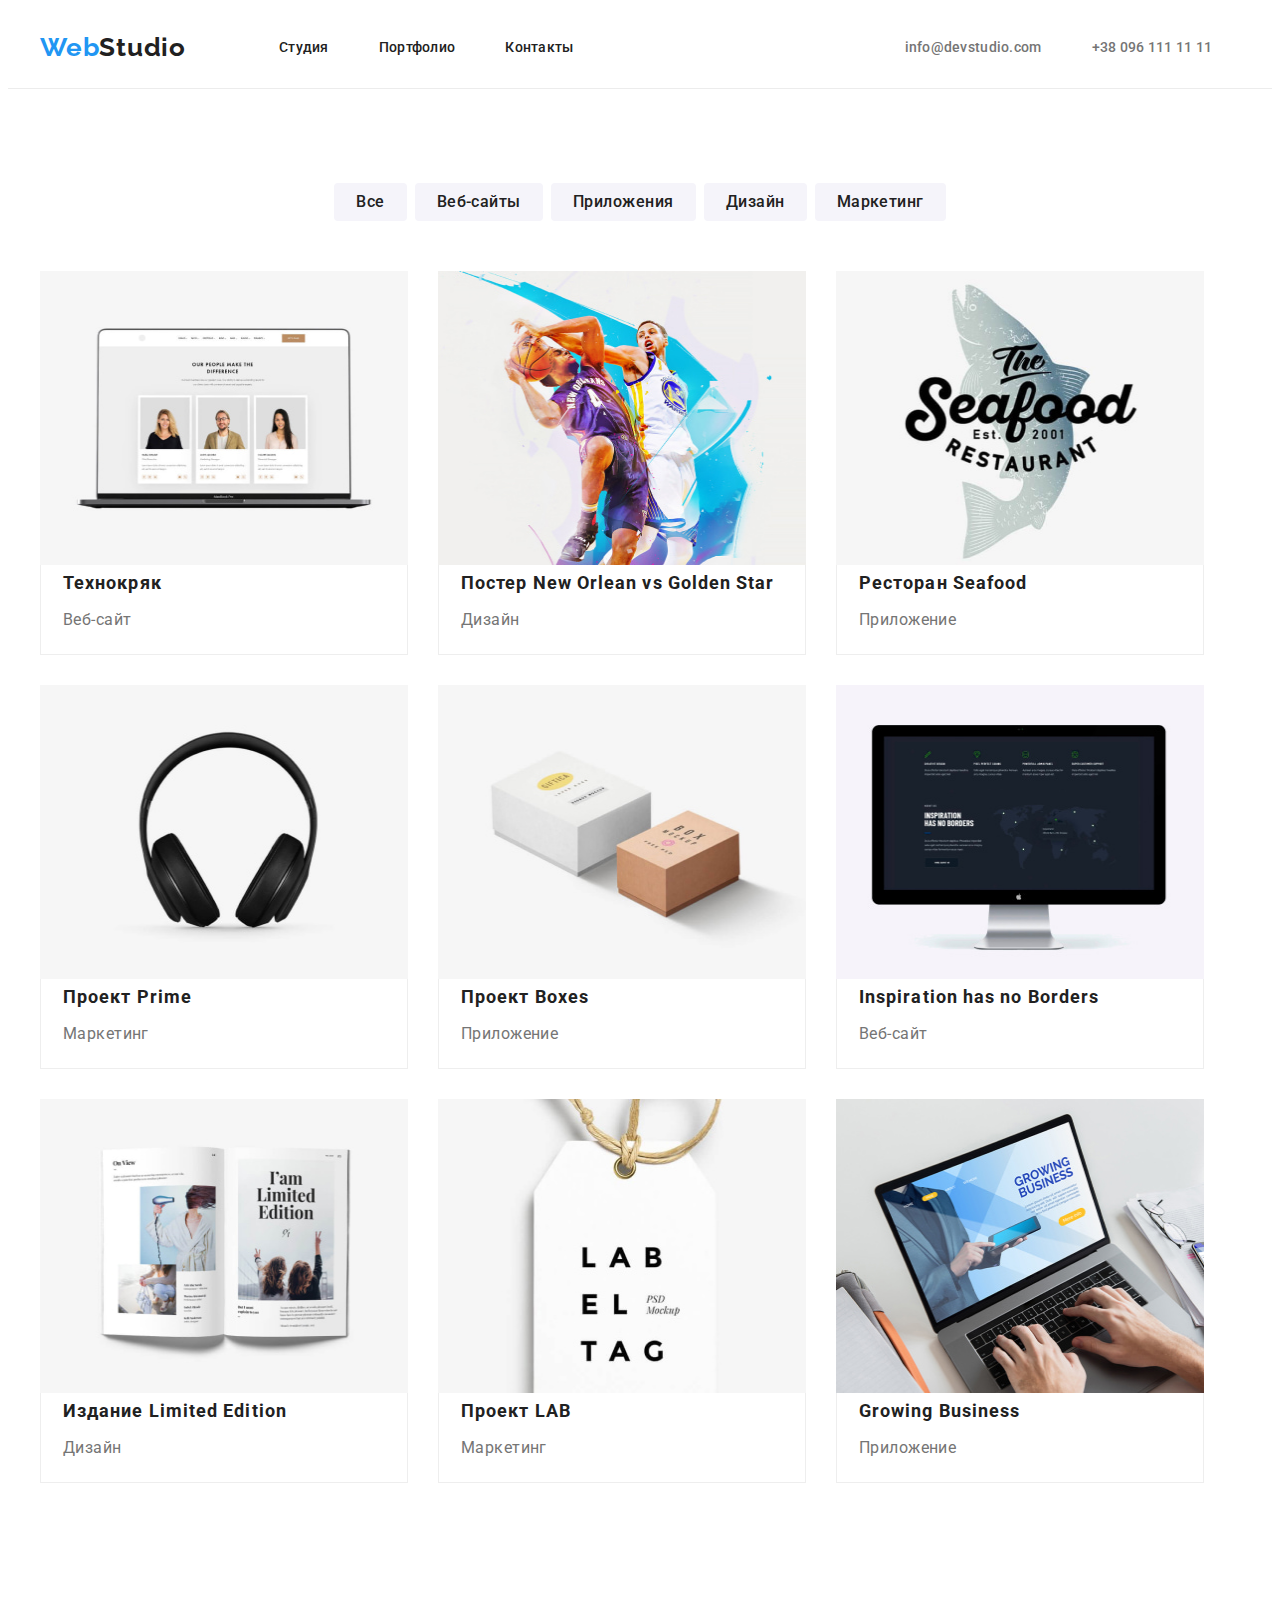
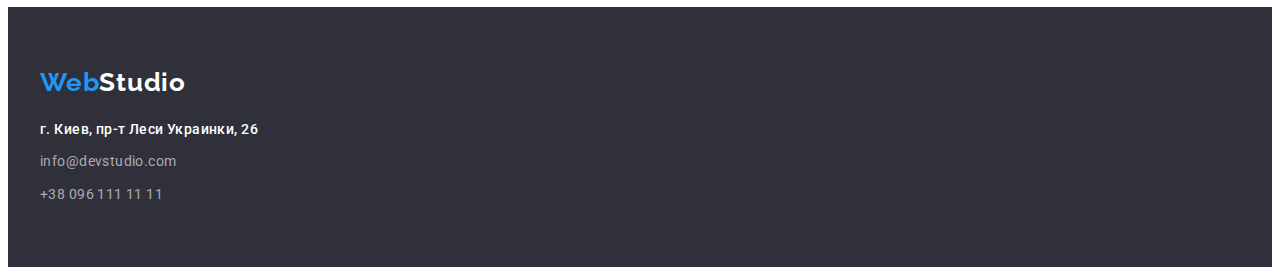
==== commit d5b2f846: "внесенные правки" ====
--- a/portfolio.html
+++ b/portfolio.html
@@ -23,15 +23,12 @@
     <link rel="stylesheet" href="./css/styles.css" />
   </head>
   <body>
-    <header class="header">
+    <header class="header portfolio">
       <!-- Навигация + контакты -->
       <div class="container">
-        <nav class="nav header-container portfolio">
+        <nav class="nav header-container">
+          <a class="nav-link" href="./index.html"><span class="nav-span">Web</span>Studio</a>
           <ul class="nav-list">
-            <li class="nav-item">
-              <a class="nav-link" href="./index.html"><span class="nav-span">Web</span>Studio</a>
-            </li>
-
             <li class="nav-item">
               <a class="nav-links" href="./index.html">Студия </a>
             </li>
@@ -56,10 +53,12 @@
       </div>
     </header>
     <main>
-      <h1 hidden>Портфолио</h1>
+      <section>
+        <h1 hidden>Портфолио</h1>
+      </section>
       <!-- Список кнопок -->
-      <section class="main">
-        <div class="container">
+      <div class="container">
+      <section class="section">
           <ul class="btn-list">
             <li class="btn-item">
               <button class="radio-btn" type="button">Все</button>
@@ -77,9 +76,7 @@
               <button class="radio-btn last-btn" type="button">Маркетинг</button>
             </li>
           </ul>
-        </div>
         <!-- Карточки товара -->
-        <div class="container">
           <ul class="cards-list">
             <li class="cards-item">
               <a class="cards-link" href="">
@@ -89,8 +86,10 @@
                   width="368"
                   height="294"
                 />
-                <h2 class="cards-title">Технокряк</h2>
+               <div class="cards-indent">
+                  <h2 class="cards-title">Технокряк</h2>
                 <p class="cards-post">Веб-сайт</p>
+               </div>
               </a>
             </li>
             <li class="cards-item">
@@ -101,8 +100,11 @@
                   width="368"
                   height="294"
                 />
-                <h2 class="cards-title">Постер New Orlean vs Golden Star</h2>
+                <div class="cards-indent">
+                    <h2 class="cards-title">Постер New Orlean vs Golden Star</h2>
                 <p class="cards-post">Дизайн</p>
+
+                </div>
               </a>
             </li>
             <li class="cards-item third">
@@ -113,8 +115,10 @@
                   width="368"
                   height="294"
                 />
-                <h2 class="cards-title">Ресторан Seafood</h2>
+                <div class="cards-indent">
+                  <h2 class="cards-title">Ресторан Seafood</h2>
                 <p class="cards-post">Приложение</p>
+                </div>
               </a>
             </li>
             <li class="cards-item">
@@ -125,8 +129,10 @@
                   width="368"
                   height="294"
                 />
-                <h2 class="cards-title">Проект Prime</h2>
+                <div class="cards-indent">
+                  <h2 class="cards-title">Проект Prime</h2>
                 <p class="cards-post">Маркетинг</p>
+                </div>
               </a>
             </li>
             <li class="cards-item">
@@ -137,8 +143,10 @@
                   width="368"
                   height="294"
                 />
-                <h2 class="cards-title">Проект Boxes</h2>
+                <div class="cards-indent">
+                  <h2 class="cards-title">Проект Boxes</h2>
                 <p class="cards-post">Приложение</p>
+                </div>
               </a>
             </li>
             <li class="cards-item third">
@@ -149,8 +157,10 @@
                   width="368"
                   height="294"
                 />
-                <h2 class="cards-title" lang="en">Inspiration has no Borders</h2>
+                <div class="cards-indent">
+                  <h2 class="cards-title" lang="en">Inspiration has no Borders</h2>
                 <p class="cards-post">Веб-сайт</p>
+                </div>
               </a>
             </li>
             <li class="cards-item">
@@ -161,8 +171,10 @@
                   width="368"
                   height="294"
                 />
-                <h2 class="cards-title">Издание Limited Edition</h2>
+                <div class="cards-indent">
+                  <h2 class="cards-title">Издание Limited Edition</h2>
                 <p class="cards-post">Дизайн</p>
+                </div>
               </a>
             </li>
             <li class="cards-item">
@@ -173,8 +185,10 @@
                   width="368"
                   height="294"
                 />
-                <h2 class="cards-title">Проект LAB</h2>
+                <div class="cards-indent">
+                  <h2 class="cards-title">Проект LAB</h2>
                 <p class="cards-post">Маркетинг</p>
+                </div>
               </a>
             </li>
             <li class="cards-item third">
@@ -185,8 +199,10 @@
                   width="368"
                   height="294"
                 />
-                <h2 class="cards-title" lang="en">Growing Business</h2>
+                <div class="cards-indent">
+                  <h2 class="cards-title" lang="en">Growing Business</h2>
                 <p class="cards-post">Приложение</p>
+                </div>
               </a>
             </li>
           </ul>
--- a/css/styles.css
+++ b/css/styles.css
@@ -53,6 +53,12 @@
   list-style: none;
 }
 
+img {
+  display: block;
+  max-width: 100%;
+  min-height: auto;
+}
+
 .container {
   width: 1200px;
   padding-left: 15px;
@@ -63,7 +69,6 @@
 
 .header-container {
   display: flex;
-  justify-content: space-between;
 }
 
 /* Бордер нижнисй портфолио */
@@ -76,7 +81,7 @@
 }
 
 .nav-link {
-  margin-right: 43px;
+  margin-right: 93px;
   padding-top: 24px;
   padding-bottom: 25px;
 
@@ -108,13 +113,11 @@
 }
 
 .nav-item {
-  padding-top: 32px;
-  padding-bottom: 32px;
   margin-right: 50px;
 }
 
 .nav-item:last-child {
-  margin-right: 0;
+  margin-right: 331px;
 }
 
 .nav-links {
@@ -163,13 +166,9 @@
 
 .hero {
   text-align: center;
-  padding: 200px 15px;
-  margin-bottom: 94px;
-  background-color: var(--secondary-txt-clr);
-}
-
-.hero-title {
-  outline: 2px, solid, teal;
+  padding: 200px 0;
+  /* margin-bottom: 94px; */
+  background-color: #2f303a;
 }
 
 .hero-title {
@@ -201,10 +200,14 @@
 
 /* Секция "Наши особенности" */
 
+.section {
+  padding-top: 94px;
+  padding-bottom: 94px;
+}
+
 .features-list {
   display: flex;
   justify-content: space-between;
-  margin-bottom: 10px;
 }
 
 .features-item {
@@ -229,7 +232,6 @@
 }
 
 .features-text {
-  margin-bottom: 94px;
   font-family: inherit;
   font-size: 14px;
   line-height: 1.71;
@@ -238,6 +240,10 @@
 }
 
 /* Чем мы занимаемся */
+
+.about {
+  padding-top: 0;
+}
 
 .about-list {
   display: flex;
@@ -256,16 +262,12 @@
   color: var(--secondary-txt-clr);
 }
 
-.about-item {
-  margin-bottom: 94px;
-}
-
 /* Наша команда */
 
 .team {
   padding-top: 94px;
   padding-bottom: 94px;
-  background-color: #f5f4fa;
+  background-color: var(--secondary-bg-clr);
 }
 
 .team-title {
@@ -307,7 +309,7 @@
   font-style: normal;
   font-weight: 500;
   font-size: 16px;
-  line-height: 1.19px;
+  line-height: 1.19;
   text-align: center;
 
   color: var(--secondary-txt-clr);
@@ -325,20 +327,14 @@
 
 /* Portfolio */
 
-.main {
-  background-color: var(--nav-bg-clr);
-  padding-top: 94px;
-  padding-bottom: 94px;
-}
-
 .btn-list {
   display: flex;
   justify-content: center;
+  margin-bottom: 50px;
 }
 
 .radio-btn {
   margin-right: 8px;
-  margin-bottom: 50px;
   padding: 6px 22px;
   border: none;
 
@@ -370,11 +366,10 @@
 }
 
 .cards-item {
-  padding-bottom: 20px;
   margin-right: 30px;
   margin-bottom: 30px;
 
-  border: 1px solid #eeeeee;
+  /* border-bottom: 1px solid #eeeeee; */
 }
 
 .third {
@@ -384,10 +379,18 @@
 .cards-link {
   margin-bottom: 20px;
   text-decoration: none;
+  color: var(--secondary-txt-clr);
+}
+
+.cards-indent {
+  padding-left: 22px;
+  padding-bottom: 19px;
+  border-bottom: 1px solid #eeeeee;
+  border-right: 1px solid #eeeeee;
+  border-left: 1px solid #eeeeee;
 }
 
 .cards-title {
-  padding-left: 24px;
   margin-bottom: 4px;
   font-family: inherit;
   text-decoration: none;
@@ -400,7 +403,6 @@
 }
 
 .cards-post {
-  padding-left: 24px;
   font-family: inherit;
   text-decoration: none;
   font-size: 16px;
@@ -417,6 +419,8 @@
 }
 
 .footer-link {
+  display: block;
+  margin-bottom: 20px;
   font-family: var(--secondary-font);
   font-weight: 700;
   font-size: 26px;
@@ -437,6 +441,14 @@
   color: var(--accent-clr);
 }
 
+.footer-item {
+  margin-bottom: 9px;
+}
+
+/* .cards-item:last-child {
+  margin-bottom: 0;
+} */
+
 .footer-adr {
   font-family: inherit;
   font-style: normal;
